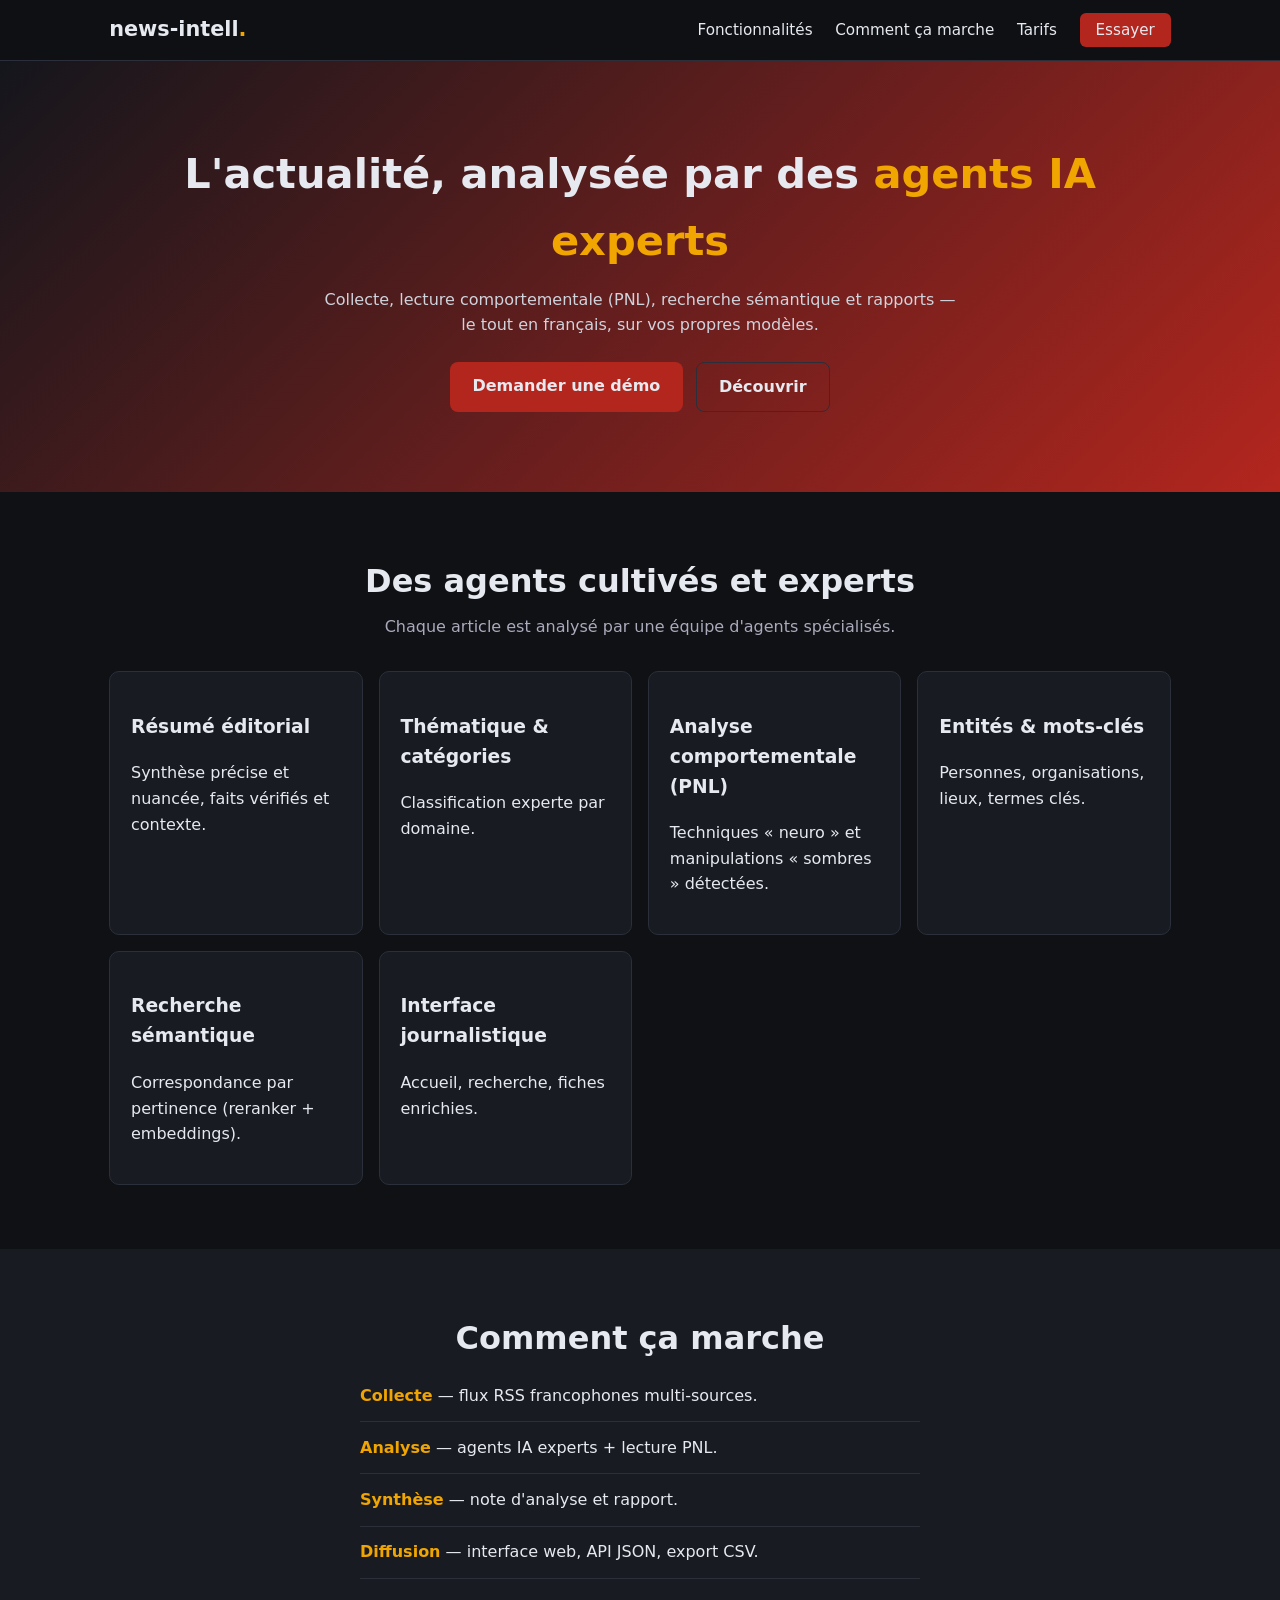
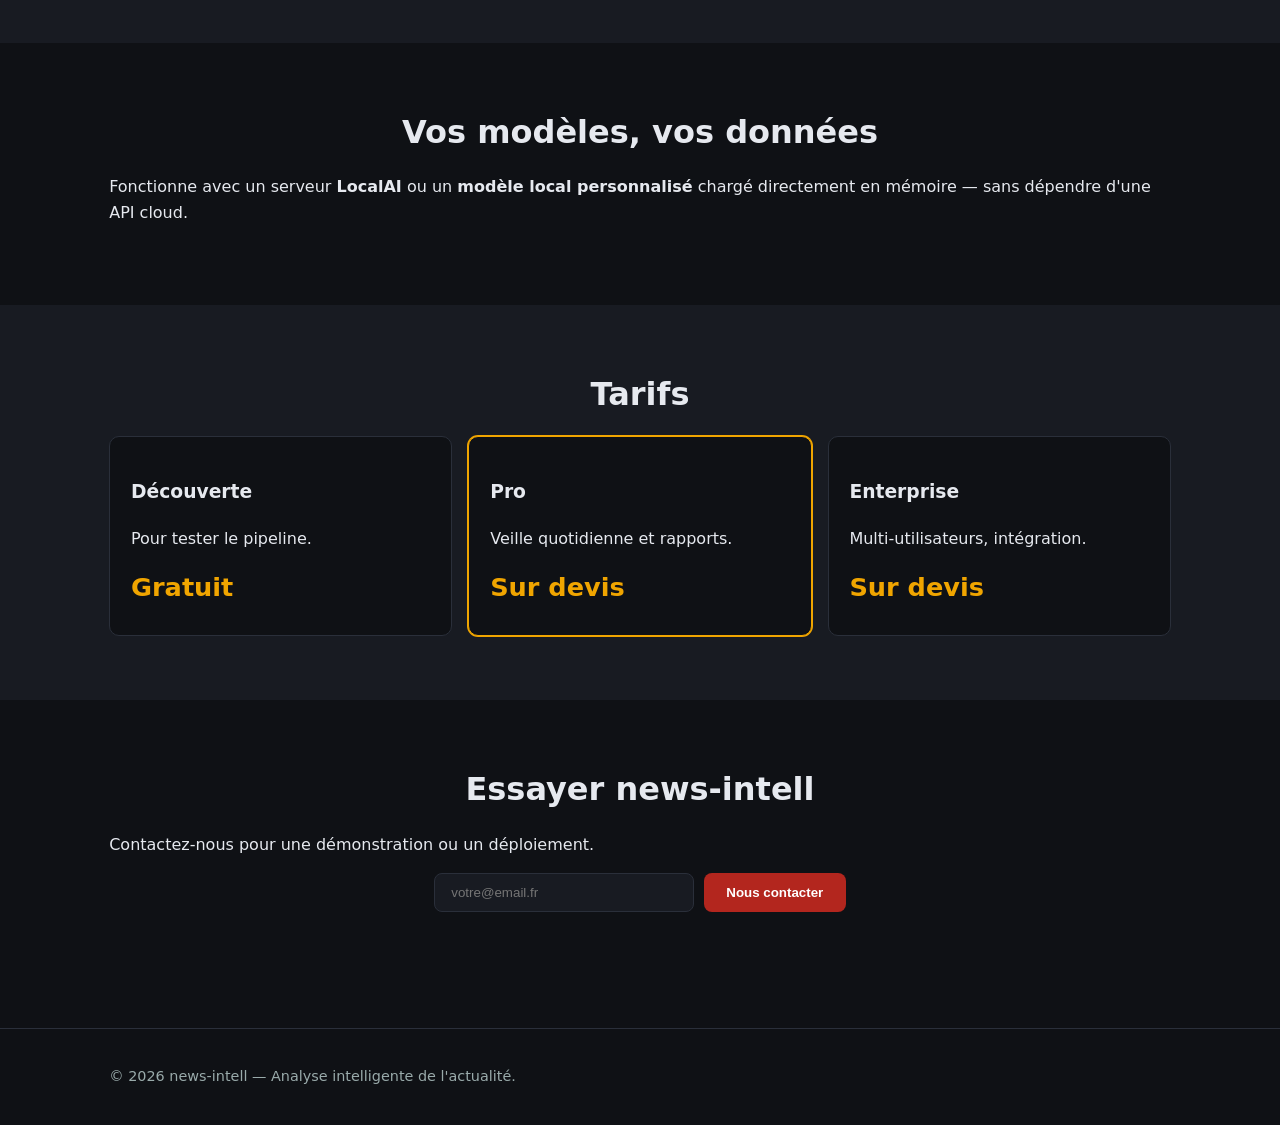
==== site_vitrine/index.html @ f45d27d5 "feat: agents experts (prompts), moteur de modele pluggable (LocalAI ou modele personnalise) et site " ====
<!DOCTYPE html>
<html lang="fr">
<head>
  <meta charset="utf-8">
  <meta name="viewport" content="width=device-width, initial-scale=1">
  <title>news-intell — La veille d'actualité par des agents IA</title>
  <meta name="description" content="Collecte, analyse comportementale (PNL), recherche sémantique et rapports — le tout en français, sur vos propres modèles.">
  <link rel="stylesheet" href="style.css">
</head>
<body>
  <header class="nav">
    <div class="wrap">
      <span class="logo">news-intell<span>.</span></span>
      <nav>
        <a href="#fonctionnalites">Fonctionnalités</a>
        <a href="#fonctionnement">Comment ça marche</a>
        <a href="#tarifs">Tarifs</a>
        <a class="cta" href="#contact">Essayer</a>
      </nav>
    </div>
  </header>

  <section class="hero">
    <div class="wrap">
      <h1>L'actualité, analysée par des <span>agents IA experts</span></h1>
      <p>Collecte, lecture comportementale (PNL), recherche sémantique et rapports — le tout en français, sur vos propres modèles.</p>
      <div class="hero-actions">
        <a class="bouton" href="#contact">Demander une démo</a>
        <a class="bouton ghost" href="#fonctionnalites">Découvrir</a>
      </div>
    </div>
  </section>

  <section id="fonctionnalites" class="section">
    <div class="wrap">
      <h2>Des agents cultivés et experts</h2>
      <p class="sous-titre">Chaque article est analysé par une équipe d'agents spécialisés.</p>
      <div class="grille">
        <article><h3>Résumé éditorial</h3><p>Synthèse précise et nuancée, faits vérifiés et contexte.</p></article>
        <article><h3>Thématique &amp; catégories</h3><p>Classification experte par domaine.</p></article>
        <article><h3>Analyse comportementale (PNL)</h3><p>Techniques « neuro » et manipulations « sombres » détectées.</p></article>
        <article><h3>Entités &amp; mots-clés</h3><p>Personnes, organisations, lieux, termes clés.</p></article>
        <article><h3>Recherche sémantique</h3><p>Correspondance par pertinence (reranker + embeddings).</p></article>
        <article><h3>Interface journalistique</h3><p>Accueil, recherche, fiches enrichies.</p></article>
      </div>
    </div>
  </section>

  <section id="fonctionnement" class="section sombre">
    <div class="wrap">
      <h2>Comment ça marche</h2>
      <ol class="etapes">
        <li><strong>Collecte</strong> — flux RSS francophones multi-sources.</li>
        <li><strong>Analyse</strong> — agents IA experts + lecture PNL.</li>
        <li><strong>Synthèse</strong> — note d'analyse et rapport.</li>
        <li><strong>Diffusion</strong> — interface web, API JSON, export CSV.</li>
      </ol>
    </div>
  </section>

  <section id="modeles" class="section">
    <div class="wrap">
      <h2>Vos modèles, vos données</h2>
      <p>Fonctionne avec un serveur <strong>LocalAI</strong> ou un <strong>modèle local personnalisé</strong> chargé directement en mémoire — sans dépendre d'une API cloud.</p>
    </div>
  </section>

  <section id="tarifs" class="section sombre">
    <div class="wrap">
      <h2>Tarifs</h2>
      <div class="grille cartes">
        <article><h3>Découverte</h3><p>Pour tester le pipeline.</p><p class="prix">Gratuit</p></article>
        <article class="populaire"><h3>Pro</h3><p>Veille quotidienne et rapports.</p><p class="prix">Sur devis</p></article>
        <article><h3>Enterprise</h3><p>Multi-utilisateurs, intégration.</p><p class="prix">Sur devis</p></article>
      </div>
    </div>
  </section>

  <section id="contact" class="section">
    <div class="wrap">
      <h2>Essayer news-intell</h2>
      <p>Contactez-nous pour une démonstration ou un déploiement.</p>
      <form class="contact">
        <input type="email" placeholder="votre@email.fr" required>
        <button type="submit">Nous contacter</button>
      </form>
      <p id="confirmation" class="confirmation"></p>
    </div>
  </section>

  <footer class="pied"><div class="wrap"><p>&copy; 2026 news-intell — Analyse intelligente de l'actualité.</p></div></footer>
  <script src="app.js"></script>
</body>
</html>
---- site_vitrine/style.css ----
/* Charte graphique du site vitrine news-intell */
:root{--fond:#0f1115;--carte:#181b22;--texte:#e6e9ef;--accent:#b3261e;--accent2:#f0a500;--bord:#2a2f3a}
*{box-sizing:border-box}
body{margin:0;font-family:system-ui,'Segoe UI',sans-serif;color:var(--texte);background:var(--fond);line-height:1.6}
a{color:inherit;text-decoration:none}
.wrap{max-width:1100px;margin:0 auto;padding:0 1.2rem}
.nav{position:sticky;top:0;background:rgba(15,17,21,.92);backdrop-filter:blur(6px);border-bottom:1px solid var(--bord);z-index:10}
.nav .wrap{display:flex;align-items:center;justify-content:space-between;height:60px}
.logo{font-weight:700;font-size:1.3rem}
.logo span{color:var(--accent2)}
.nav nav a{margin-left:1.1rem;font-size:.95rem}
.nav .cta{background:var(--accent);padding:.5rem 1rem;border-radius:6px}
.hero{background:linear-gradient(135deg,#14161c,var(--accent));padding:5rem 0;text-align:center}
.hero h1{font-size:2.6rem;margin:0 0 .8rem}
.hero h1 span{color:var(--accent2)}
.hero p{max-width:640px;margin:0 auto 1.5rem;color:#cfd3dc}
.hero-actions{display:flex;gap:.8rem;justify-content:center;flex-wrap:wrap}
.bouton{background:var(--accent);padding:.7rem 1.4rem;border-radius:8px;font-weight:600}
.bouton.ghost{background:transparent;border:1px solid var(--bord)}
.section{padding:4rem 0}
.section h2{font-size:2rem;margin:0 0 .4rem;text-align:center}
.sous-titre{text-align:center;color:#aab;margin:0 0 2rem}
.sombre{background:var(--carte)}
.grille{display:grid;grid-template-columns:repeat(auto-fit,minmax(240px,1fr));gap:1rem;margin-top:1rem}
.grille article{background:var(--carte);border:1px solid var(--bord);border-radius:10px;padding:1.3rem}
.sombre .grille article{background:var(--fond)}
.etapes{max-width:560px;margin:0 auto;list-style:none;padding:0}
.etapes li{padding:.8rem 0;border-bottom:1px solid var(--bord)}
.etapes strong{color:var(--accent2)}
.prix{font-size:1.6rem;font-weight:700;color:var(--accent2);margin:.4rem 0}
.cartes .populaire{border-color:var(--accent2);box-shadow:0 0 0 1px var(--accent2)}
.contact{display:flex;gap:.6rem;justify-content:center;flex-wrap:wrap;margin-top:1rem}
.contact input{padding:.7rem 1rem;border-radius:8px;border:1px solid var(--bord);background:var(--carte);color:var(--texte);min-width:260px}
.contact button{background:var(--accent);border:0;padding:.7rem 1.4rem;border-radius:8px;color:#fff;font-weight:600;cursor:pointer}
.confirmation{text-align:center;color:var(--accent2);min-height:1.2rem}
.pied{border-top:1px solid var(--bord);padding:1.4rem 0;color:#9aa;font-size:.9rem}
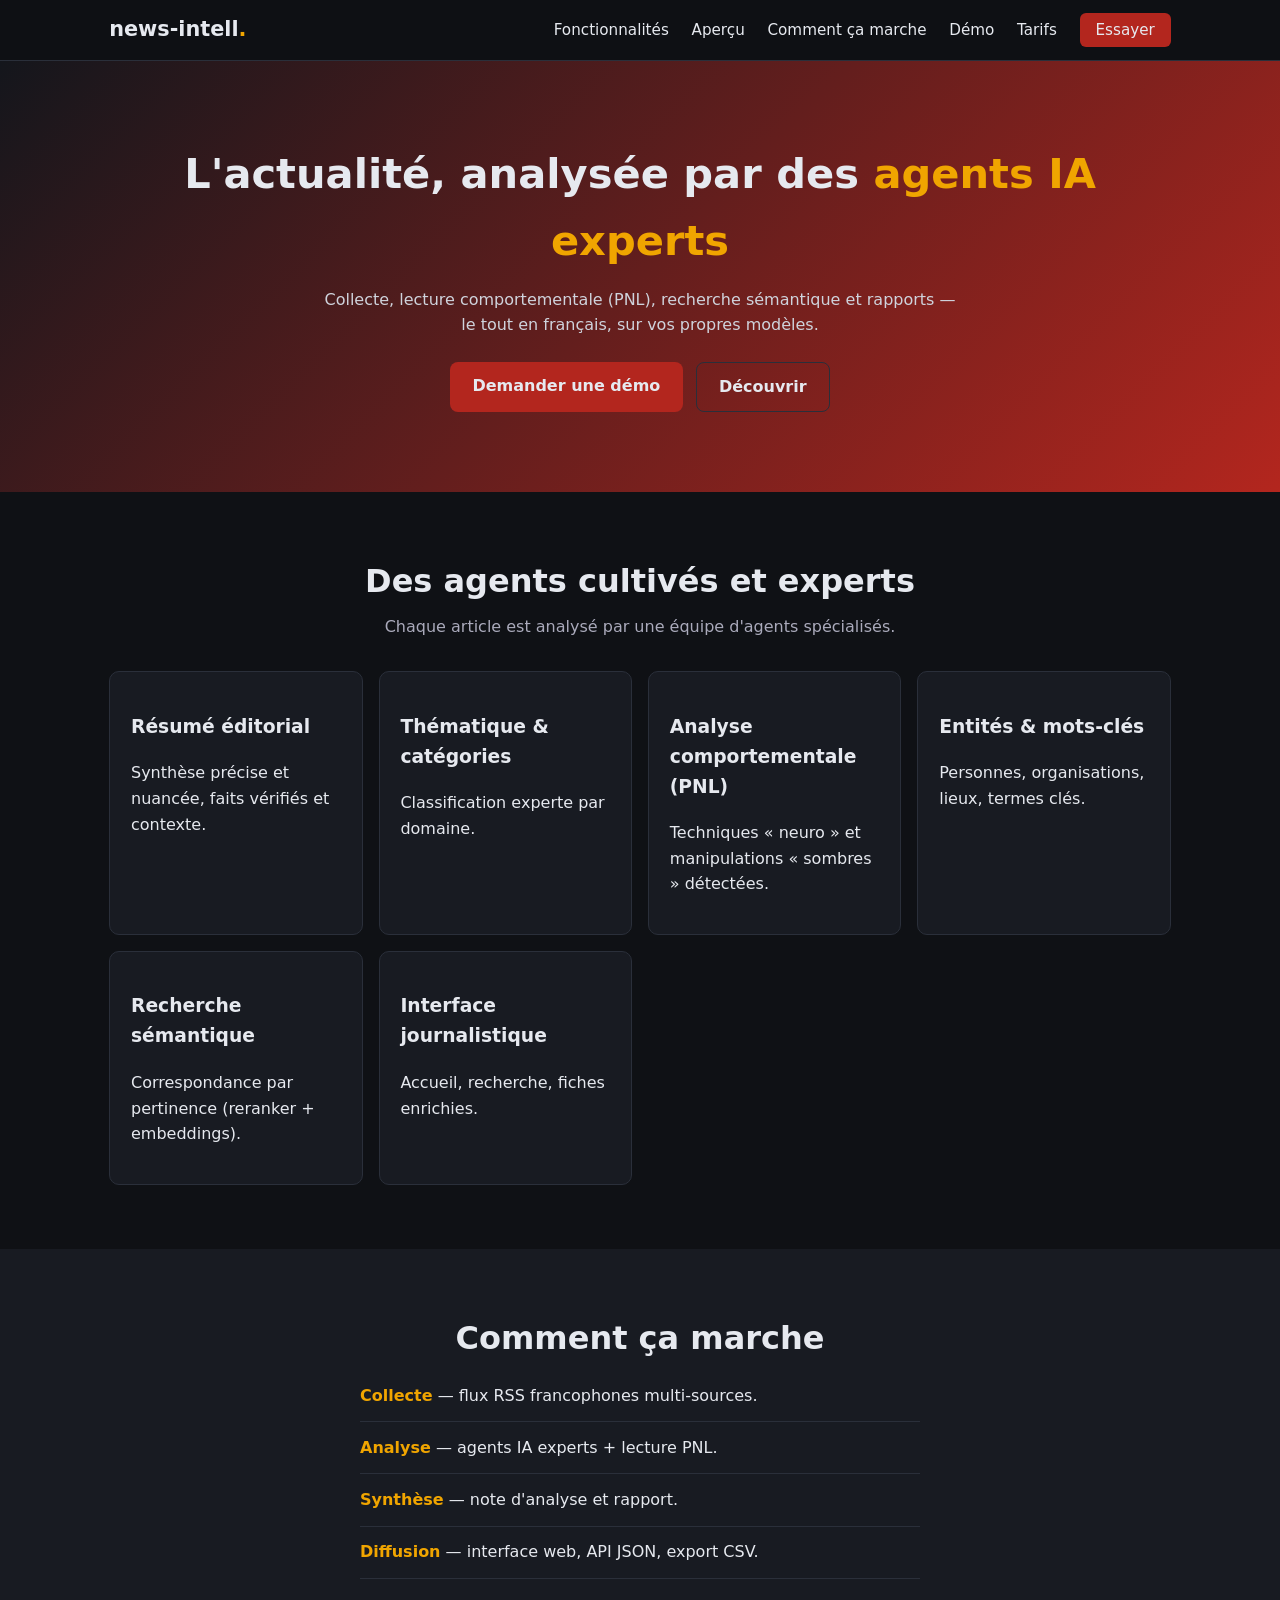
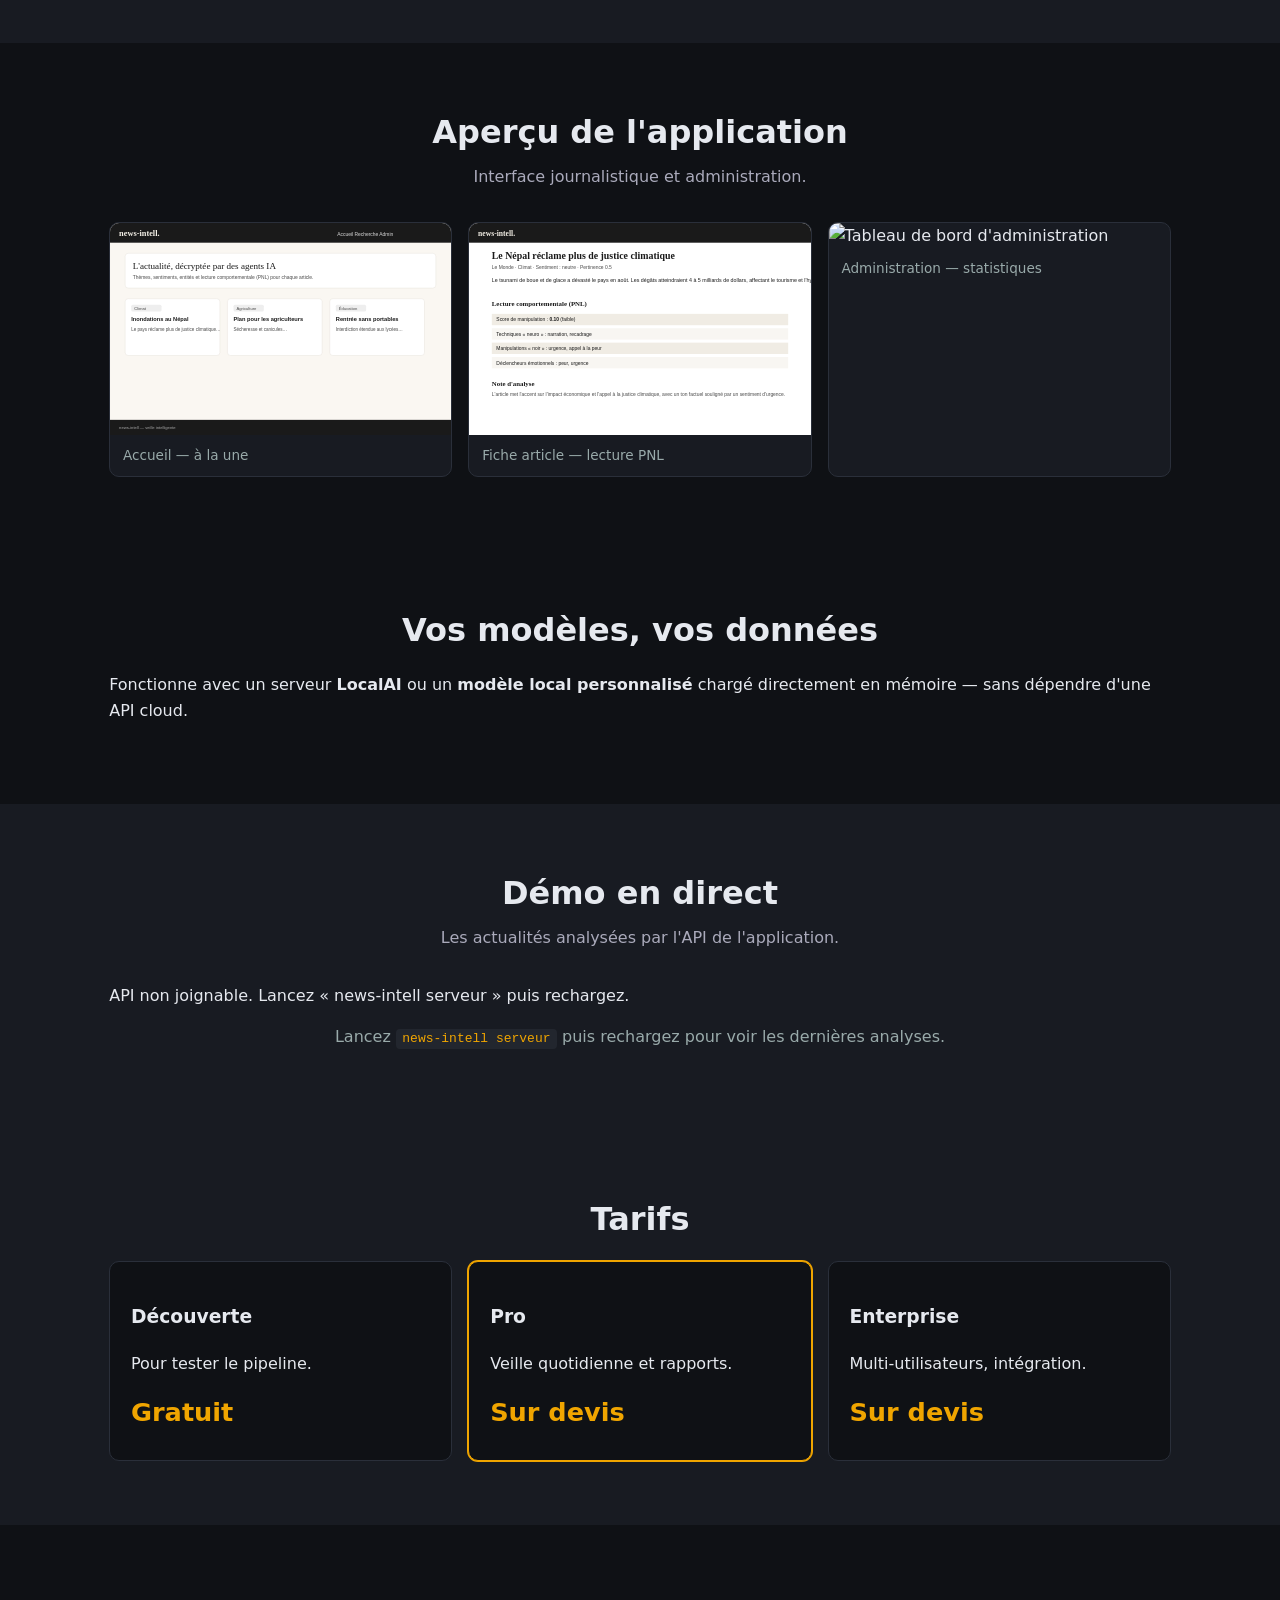
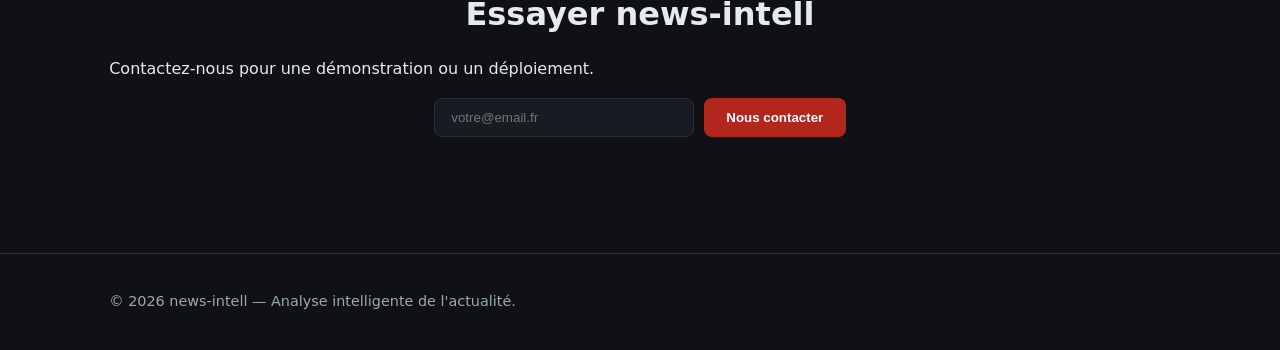
==== commit a20cc0ce: "feat: ajouter des maquettes SVG et une demo en direct (API + CORS) au site vitrine" ====
--- a/site_vitrine/index.html
+++ b/site_vitrine/index.html
@@ -13,7 +13,9 @@
       <span class="logo">news-intell<span>.</span></span>
       <nav>
         <a href="#fonctionnalites">Fonctionnalités</a>
+        <a href="#captures">Aperçu</a>
         <a href="#fonctionnement">Comment ça marche</a>
+        <a href="#demo">Démo</a>
         <a href="#tarifs">Tarifs</a>
         <a class="cta" href="#contact">Essayer</a>
       </nav>
@@ -58,10 +60,31 @@
     </div>
   </section>
 
+  <section id="captures" class="section">
+    <div class="wrap">
+      <h2>Aperçu de l'application</h2>
+      <p class="sous-titre">Interface journalistique et administration.</p>
+      <div class="captures">
+        <figure><img src="assets/accueil.svg" alt="Accueil journalistique"><figcaption>Accueil — à la une</figcaption></figure>
+        <figure><img src="assets/article.svg" alt="Fiche article avec lecture PNL"><figcaption>Fiche article — lecture PNL</figcaption></figure>
+        <figure><img src="assets/admin.svg" alt="Tableau de bord d'administration"><figcaption>Administration — statistiques</figcaption></figure>
+      </div>
+    </div>
+  </section>
+
   <section id="modeles" class="section">
     <div class="wrap">
       <h2>Vos modèles, vos données</h2>
       <p>Fonctionne avec un serveur <strong>LocalAI</strong> ou un <strong>modèle local personnalisé</strong> chargé directement en mémoire — sans dépendre d'une API cloud.</p>
+    </div>
+  </section>
+
+  <section id="demo" class="section sombre">
+    <div class="wrap">
+      <h2>Démo en direct</h2>
+      <p class="sous-titre">Les actualités analysées par l'API de l'application.</p>
+      <div id="demo-resultats" class="grille demo"><p>Chargement…</p></div>
+      <p class="demo-info">Lancez <code>news-intell serveur</code> puis rechargez pour voir les dernières analyses.</p>
     </div>
   </section>
 
--- a/site_vitrine/style.css
+++ b/site_vitrine/style.css
@@ -27,6 +27,14 @@
 .etapes{max-width:560px;margin:0 auto;list-style:none;padding:0}
 .etapes li{padding:.8rem 0;border-bottom:1px solid var(--bord)}
 .etapes strong{color:var(--accent2)}
+.captures{display:grid;grid-template-columns:repeat(auto-fit,minmax(260px,1fr));gap:1rem;margin-top:1rem}
+.captures figure{margin:0;background:var(--carte);border:1px solid var(--bord);border-radius:10px;overflow:hidden}
+.captures img{width:100%;display:block}
+.captures figcaption{font-size:.85rem;color:#9aa;padding:.6rem .8rem}
+.demo{text-align:left}
+.demo article p.pied-carte{font-size:.85rem;color:#9aa}
+.demo-info{text-align:center;color:#9aa;margin-top:1rem}
+code{background:#22262e;padding:.15rem .4rem;border-radius:4px;color:#f0a500}
 .prix{font-size:1.6rem;font-weight:700;color:var(--accent2);margin:.4rem 0}
 .cartes .populaire{border-color:var(--accent2);box-shadow:0 0 0 1px var(--accent2)}
 .contact{display:flex;gap:.6rem;justify-content:center;flex-wrap:wrap;margin-top:1rem}
